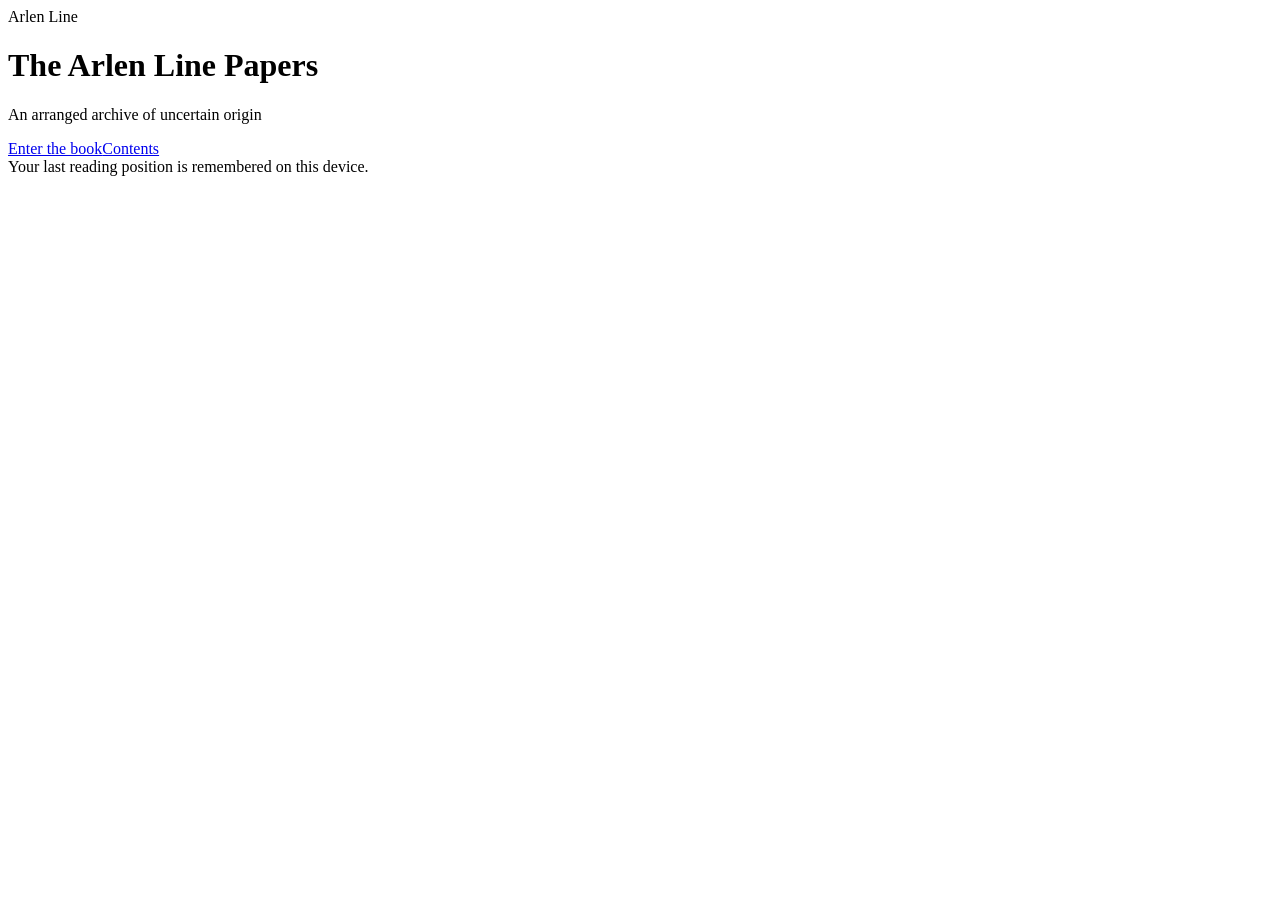
==== index.html @ 34510784 "Add cover page" ====
<!doctype html><html lang="en"><head><meta charset="utf-8"><meta name="viewport" content="width=device-width, initial-scale=1"><title>The Arlen Line Papers</title><link rel="stylesheet" href="assets/css/book.css"></head><body><main class="cover"><div class="cover-inner"><div class="book-object"><div class="face"></div><div class="sigil"></div><div class="titlemark">Arlen Line</div></div><h1>The Arlen Line Papers</h1><p>An arranged archive of uncertain origin</p><div class="cover-actions"><a class="button" href="title.html">Enter the book</a><a class="button" href="contents.html">Contents</a><a class="button" data-resume href="chapters/00-note-on-the-arlen-line-materials.html" style="display:none">Resume reading</a></div><div class="resume-note">Your last reading position is remembered on this device.</div></div></main><script src="assets/js/book-data.js"></script><script src="assets/js/reader.js"></script></body></html>
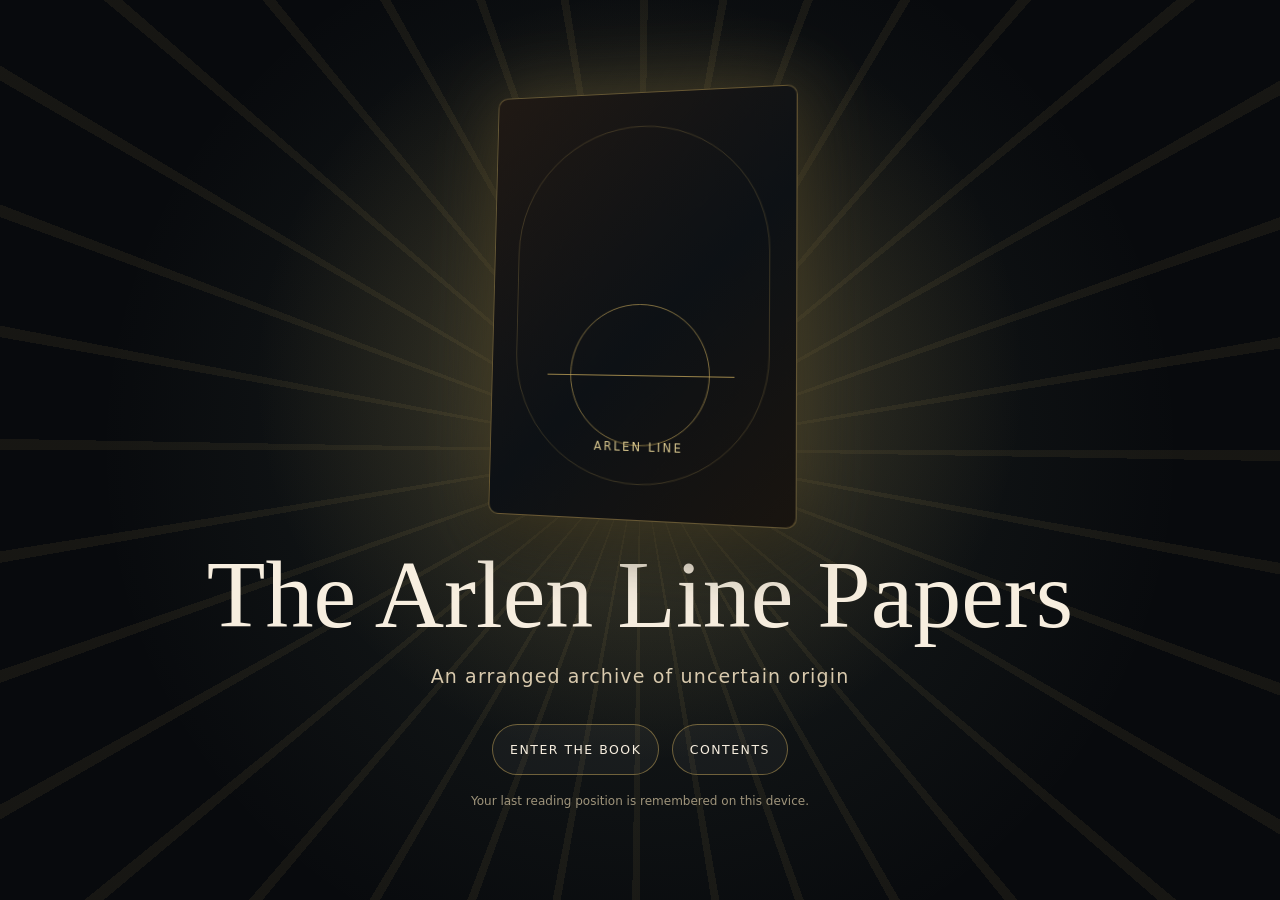
==== commit b6c1ffa7: "Wire cover to reader" ====
--- a/index.html
+++ b/index.html
@@ -1 +1,26 @@
-<!doctype html><html lang="en"><head><meta charset="utf-8"><meta name="viewport" content="width=device-width, initial-scale=1"><title>The Arlen Line Papers</title><link rel="stylesheet" href="assets/css/book.css"></head><body><main class="cover"><div class="cover-inner"><div class="book-object"><div class="face"></div><div class="sigil"></div><div class="titlemark">Arlen Line</div></div><h1>The Arlen Line Papers</h1><p>An arranged archive of uncertain origin</p><div class="cover-actions"><a class="button" href="title.html">Enter the book</a><a class="button" href="contents.html">Contents</a><a class="button" data-resume href="chapters/00-note-on-the-arlen-line-materials.html" style="display:none">Resume reading</a></div><div class="resume-note">Your last reading position is remembered on this device.</div></div></main><script src="assets/js/book-data.js"></script><script src="assets/js/reader.js"></script></body></html>+<!doctype html>
+<html lang="en">
+<head>
+  <meta charset="utf-8">
+  <meta name="viewport" content="width=device-width, initial-scale=1">
+  <title>The Arlen Line Papers</title>
+  <link rel="stylesheet" href="assets/css/book.css">
+</head>
+<body>
+  <main class="cover">
+    <div class="cover-inner">
+      <div class="book-object"><div class="face"></div><div class="sigil"></div><div class="titlemark">Arlen Line</div></div>
+      <h1>The Arlen Line Papers</h1>
+      <p>An arranged archive of uncertain origin</p>
+      <div class="cover-actions">
+        <a class="button" href="title.html">Enter the book</a>
+        <a class="button" href="contents.html">Contents</a>
+        <a class="button" data-resume href="reader.html?chapter=0" style="display:none">Resume reading</a>
+      </div>
+      <div class="resume-note">Your last reading position is remembered on this device.</div>
+    </div>
+  </main>
+  <script src="assets/js/book-data.js"></script>
+  <script src="assets/js/reader.js"></script>
+</body>
+</html>
--- a/assets/css/book.css
+++ b/assets/css/book.css
@@ -0,0 +1 @@
+:root{--ink:#171512;--paper:#f5efe4;--paper-2:#ede3d2;--night:#080a0d;--muted:#7d735f;--gold:#c7a85b;--green:#b9d9b5;--line:rgba(199,168,91,.32);--width:78ch;--serif:ui-serif,Georgia,"Times New Roman",serif;--sans:ui-sans-serif,system-ui,-apple-system,Segoe UI,sans-serif}*{box-sizing:border-box}html{scroll-behavior:smooth}body{margin:0;background:var(--paper);color:var(--ink);font-family:var(--serif);font-size:19px;line-height:1.72;text-rendering:optimizeLegibility}a{color:inherit;text-decoration-color:var(--line);text-underline-offset:.18em}a:hover{text-decoration-color:var(--gold)}.topbar{position:sticky;top:0;z-index:20;display:flex;justify-content:space-between;gap:1rem;align-items:center;padding:.8rem clamp(1rem,4vw,3rem);font-family:var(--sans);font-size:.75rem;letter-spacing:.12em;text-transform:uppercase;background:rgba(245,239,228,.82);backdrop-filter:blur(12px);border-bottom:1px solid rgba(23,21,18,.08)}.topbar a{text-decoration:none}.progress{position:fixed;top:0;left:0;height:3px;background:linear-gradient(90deg,var(--gold),var(--green));width:0;z-index:50}.cover{min-height:100vh;background:radial-gradient(circle at 50% 42%,rgba(199,168,91,.28),transparent 24rem),radial-gradient(circle at 50% 50%,rgba(185,217,181,.10),transparent 34rem),var(--night);display:grid;place-items:center;color:#f7eedf;overflow:hidden;position:relative}.cover:before{content:"";position:absolute;inset:-20%;background:repeating-conic-gradient(from 0deg,rgba(199,168,91,.08) 0 1deg,transparent 1deg 10deg);animation:turn 40s linear infinite}.cover-inner{position:relative;text-align:center;padding:2rem}.book-object{width:min(58vw,310px);height:min(76vw,430px);margin:0 auto 2rem;border:1px solid rgba(199,168,91,.45);border-radius:10px;background:linear-gradient(135deg,#201914,#0d1115 55%,#19140f);box-shadow:0 0 70px rgba(199,168,91,.28),0 25px 60px rgba(0,0,0,.55);position:relative;display:grid;place-items:center;transform:perspective(900px) rotateY(-12deg) rotateX(4deg)}.book-object:after{content:"";position:absolute;inset:8%;border:1px solid rgba(199,168,91,.23);border-radius:999px}.sigil{width:46%;aspect-ratio:1;border:1px solid rgba(199,168,91,.6);border-radius:50%;position:relative}.sigil:after{content:"";position:absolute;left:-18%;right:-18%;top:50%;border-top:1px solid rgba(199,168,91,.75)}.titlemark{position:absolute;bottom:14%;font-family:var(--sans);letter-spacing:.2em;text-transform:uppercase;font-size:.72rem;color:#dbc98f}.cover h1,.title-page h1{font-size:clamp(2.8rem,8vw,6rem);line-height:.94;margin:.3rem 0;font-weight:400}.cover p,.title-page p{color:#d8c9ad;font-family:var(--sans);letter-spacing:.06em}.cover-actions{display:flex;gap:.8rem;justify-content:center;flex-wrap:wrap;margin-top:2rem}.button{font-family:var(--sans);font-size:.78rem;letter-spacing:.12em;text-transform:uppercase;text-decoration:none;border:1px solid rgba(199,168,91,.5);padding:.85rem 1.05rem;border-radius:999px;background:rgba(255,255,255,.04)}.resume-note{font-family:var(--sans);font-size:.75rem;color:#9f947b;margin-top:1rem}.title-page{min-height:100vh;display:grid;place-items:center;text-align:center;background:linear-gradient(#f5efe4,#ece1cd);padding:2rem}.title-page p{color:var(--muted)}.rule{width:9rem;height:1px;background:var(--line);margin:2rem auto}.toc{max-width:920px;margin:0 auto;padding:clamp(3rem,7vw,7rem) clamp(1rem,4vw,3rem)}.toc h1{font-size:clamp(3rem,7vw,5rem);font-weight:400;line-height:1}.toc>p{max-width:54ch;color:var(--muted)}.toc-part{font-family:var(--sans);letter-spacing:.18em;text-transform:uppercase;font-size:.72rem;color:var(--muted);margin:3rem 0 1rem;border-top:1px solid var(--line);padding-top:1rem}.toc-list{list-style:none;margin:0;padding:0}.toc-list li{display:grid;grid-template-columns:3rem 1fr;gap:.8rem;border-bottom:1px solid rgba(23,21,18,.08);padding:.8rem 0}.toc-num{font-family:var(--sans);font-size:.72rem;color:var(--muted);letter-spacing:.12em}.toc-title{font-size:1.15rem;text-decoration:none}.toc-sub{grid-column:2;font-family:var(--sans);font-size:.78rem;color:var(--muted)}.reader-shell{display:grid;grid-template-columns:minmax(1rem,1fr) minmax(0,var(--width)) minmax(12rem,18rem);gap:clamp(1rem,4vw,4rem);padding:clamp(1rem,3vw,2rem) clamp(1rem,4vw,4rem) 5rem}.reader-main{max-width:var(--width);padding-top:4rem}.reader-margin{font-family:var(--sans);font-size:.78rem;line-height:1.55;color:var(--muted);padding-top:7rem;position:sticky;top:0;height:100vh}.reader-margin .box{border-left:1px solid var(--line);padding-left:1rem;margin-bottom:1.4rem}.chapter-kicker{font-family:var(--sans);letter-spacing:.18em;text-transform:uppercase;font-size:.72rem;color:var(--muted);margin-bottom:1.2rem}.chapter-title{font-size:clamp(2.4rem,6vw,4.8rem);font-weight:400;line-height:1;margin:.2rem 0}.chapter-subtitle{font-style:italic;color:var(--muted);font-size:1.25rem}.editor-note{border-left:1px solid var(--line);padding:1rem 0 1rem 1.2rem;margin:2.2rem 0;color:#4f4639;background:linear-gradient(90deg,rgba(199,168,91,.08),transparent)}article p{margin:1.15rem 0}article h2,article h3{font-weight:400;line-height:1.15;margin:2.5rem 0 1rem}.chapter-nav{display:flex;justify-content:space-between;gap:1rem;border-top:1px solid var(--line);margin-top:4rem;padding-top:1.5rem;font-family:var(--sans);font-size:.8rem;letter-spacing:.08em;text-transform:uppercase}.chapter-nav a{text-decoration:none}.chapter-nav .next{text-align:right;margin-left:auto}@keyframes turn{to{transform:rotate(360deg)}}@media(max-width:900px){body{font-size:18px}.reader-shell{display:block;padding:1rem}.reader-main{padding-top:2rem}.reader-margin{display:none}.toc-list li{grid-template-columns:2.4rem 1fr}.cover h1{font-size:3.2rem}}@media print{.topbar,.progress,.reader-margin,.chapter-nav{display:none}body{background:#fff}.reader-shell{display:block}.reader-main{max-width:none;padding:0}}
